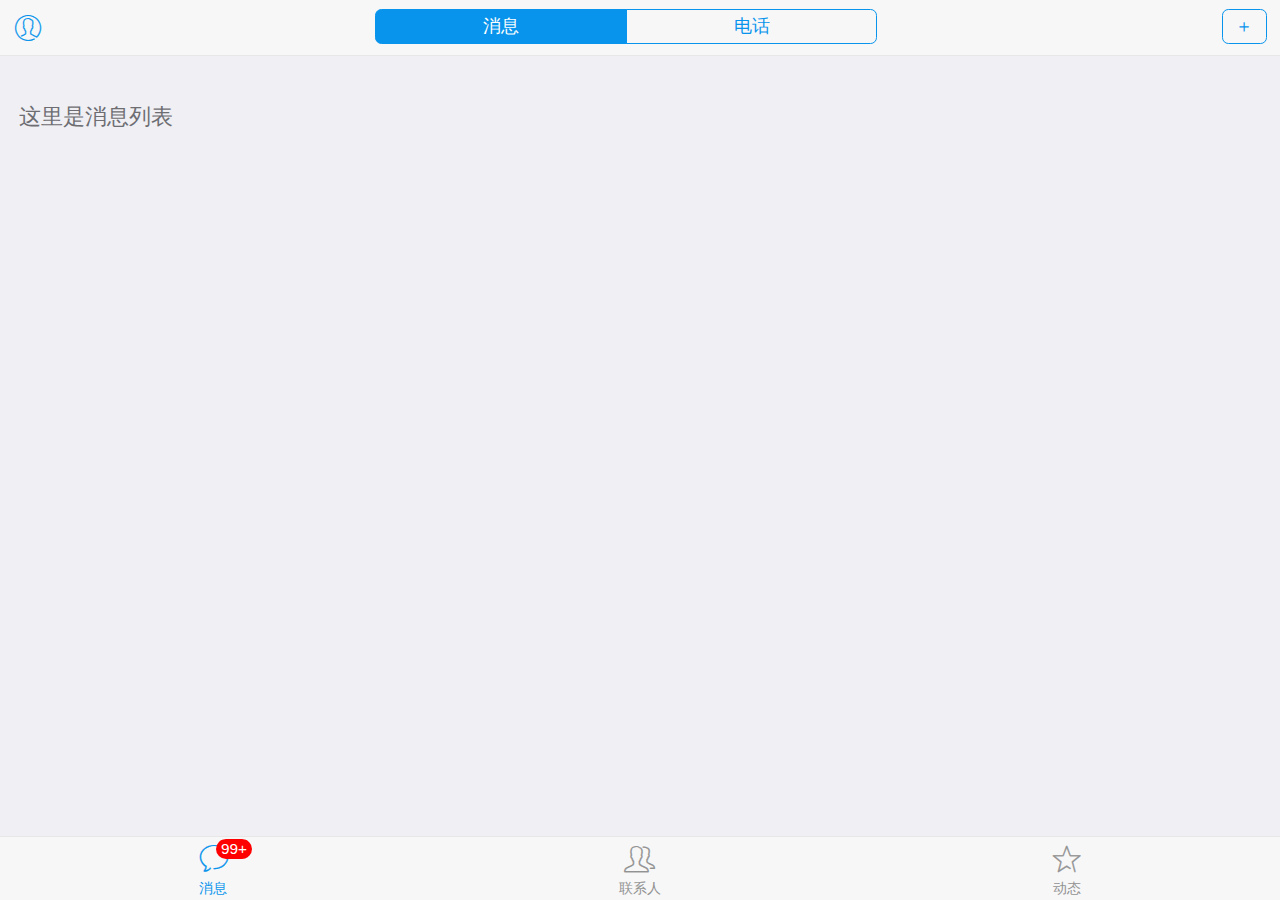
==== QQUI/SUIQQ界面/index.html @ e3b5d218 "修改了动画" ====
<!DOCTYPE html>
<html>

	<head>
		<meta charset="utf-8">
		<meta http-equiv="X-UA-Compatible" content="IE=edge">
		<meta name="viewport" content="initial-scale=1, maximum-scale=1">
		<meta name="author" content="wyh">
		<link rel="stylesheet" href="SUI/sm.min.css">
		<title>QQ</title>
		<style>
			#btn-title {
				width: 40%;
				margin: 0 auto;
			}
			
			#msg-page,
			#ab-page,
			#dt-page {
				animation: none !important;
			}
		</style>
	</head>

	<body>
		<div class="page-group">
			<!--消息页面-->
			<div class="page page-current" id="msg-page">
				<header class="bar bar-nav">
					<a class="icon icon-me pull-left open-panel" data-panel='#info-panel'></a>
					<button class="button pull-right">＋</button>
					<div id="btn-title" class="buttons-row">
						<a class="tab-link active button">消息</a>
						<a class="tab-link button">电话</a>
					</div>
				</header>
				<nav class="bar bar-tab">
					<a class="tab-item active" href="#msg-page">
						<span class="icon icon-message"></span>
						<span class="tab-label">消息</span>
                        <span class="badge">99+</span>
					</a>
					<a class="tab-item" href="#ab-page">
						<span class="icon icon-friends"></span>
						<span class="tab-label">联系人</span>
					</a>
					<a class="tab-item" href="#dt-page">
						<span class="icon icon-star"></span>
						<span class="tab-label">动态</span>
					</a>
				</nav>
				<div class="content">
					<div class="content-block">
						这里是消息列表
					</div>
				</div>
			</div>
			<!--联系人页面-->
			<div class="page" id="ab-page">
				<header class="bar bar-nav">
					<a class="icon icon-me pull-left"></a>
					<button class="button button-link pull-right">添加</button>
					<h1 class="title">联系人</h1>
				</header>
				<nav class="bar bar-tab">
					<a class="tab-item" href="#msg-page">
						<span class="icon icon-message"></span>
						<span class="tab-label">消息</span>
					</a>
					<a class="tab-item active" href="#ab-page">
						<span class="icon icon-friends"></span>
						<span class="tab-label">联系人</span>
					</a>
					<a class="tab-item" href="#dt-page">
						<span class="icon icon-star"></span>
						<span class="tab-label">动态</span>
					</a>
				</nav>
				<div class="content">
					<div class="content-block">
						这里是好友列表
					</div>
				</div>
			</div>
			<!--动态页面-->
			<div class="page" id="dt-page">
				<header class="bar bar-nav">
					<a class="icon icon-me pull-left"></a>
					<button class="button button-link pull-right">更多</button>
					<h1 class="title">动态</h1>
				</header>
				<nav class="bar bar-tab">
					<a class="tab-item" href="#msg-page">
						<span class="icon icon-message"></span>
						<span class="tab-label">消息</span>
					</a>
					<a class="tab-item" href="#ab-page">
						<span class="icon icon-friends"></span>
						<span class="tab-label">联系人</span>
					</a>
					<a class="tab-item active" href="#dt-page">
						<span class="icon icon-star"></span>
						<span class="tab-label">动态</span>
					</a>
				</nav>
				<div class="content">
					<div class="content-block">
						这里是动态列表
					</div>
				</div>
			</div>
            <!--侧栏-->
            <div class="panel panel-left panel-reveal" id="info-panel">
                <div class="content-block">
                    <p>这是侧边栏</p>
                </div>
            </div>

		</div>
	</body>
	<script src="SUI/zepto.min.js"></script>
	<script src="SUI/sm.min.js"></script>

	<script>
		// url中第一个#后面的字符串时url的哈希值，hash值不会随请求发送到服务器
		// 仅仅是指导浏览器当页面加载完成时显示页面的哪个部分 
		// window.location.hash 可以访问当前页面的hash值
		// window.onhashchange 事件可以监听hash的变化

		// window.onhashchange = func;
		// function func(){
		//     console.log(1);
		//     console.log(window.location.hash)
		// }
		// func();
        $(document).on("pageInit","#msg-page",function(e,pageID,$page){
            console.log(pageID);
            document.title ="消息";
        })
        $(document).on("pageInit","#ab-page",function(e,pageID,$page){
            console.log(pageID);
            document.title ="联系人";
        })
        $(document).on("pageInit","#dt-page",function(e,pageID,$page){
            console.log(pageID);
            document.title ="动态";
        })
		$.init();
	</script>
	<html>
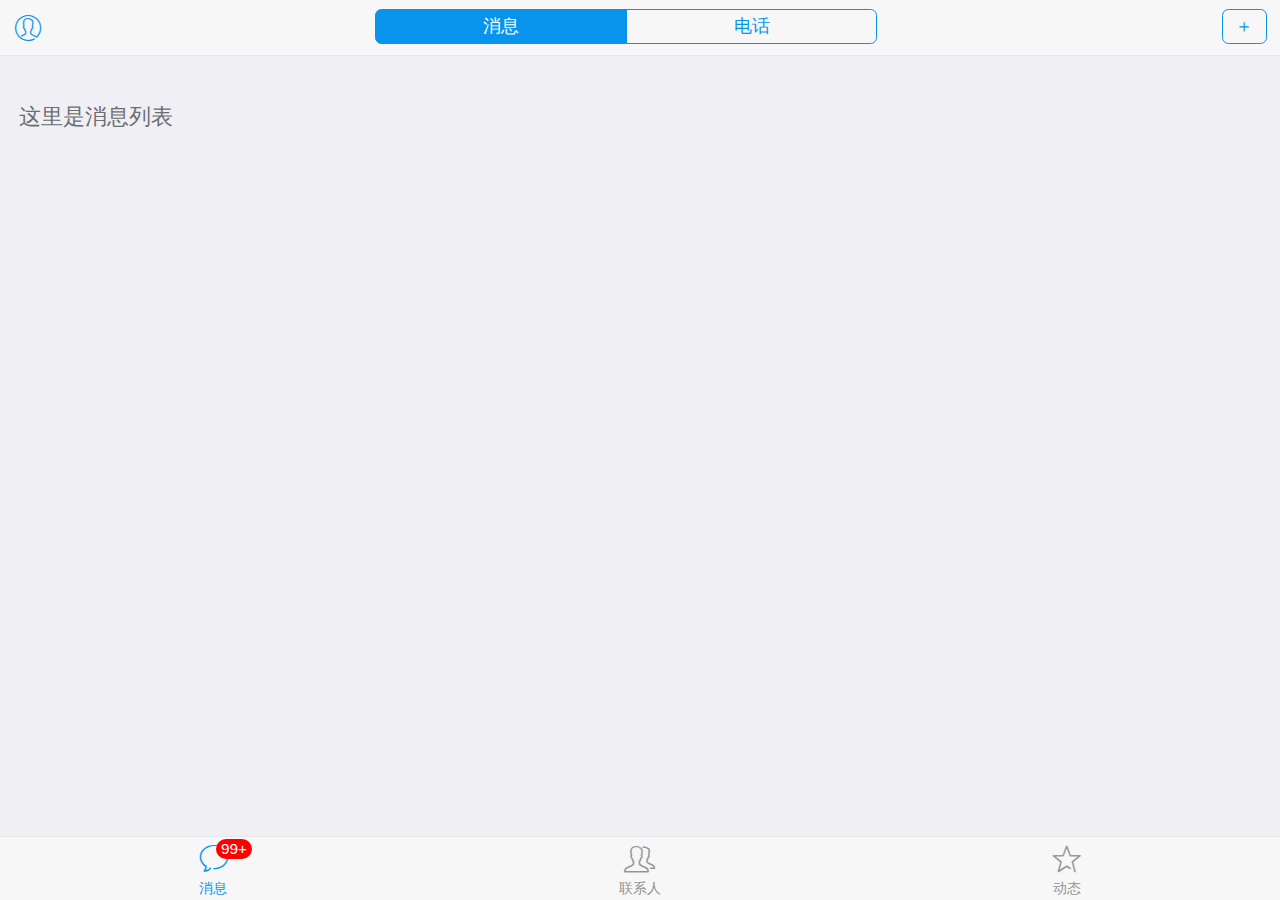
==== commit 2be4fbf4: "再次修改" ====
--- a/QQUI/SUIQQ界面/index.html
+++ b/QQUI/SUIQQ界面/index.html
@@ -18,6 +18,7 @@
 			#ab-page,
 			#dt-page {
 				animation: none !important;
+				-webkit-animation: none !important;
 			}
 		</style>
 	</head>
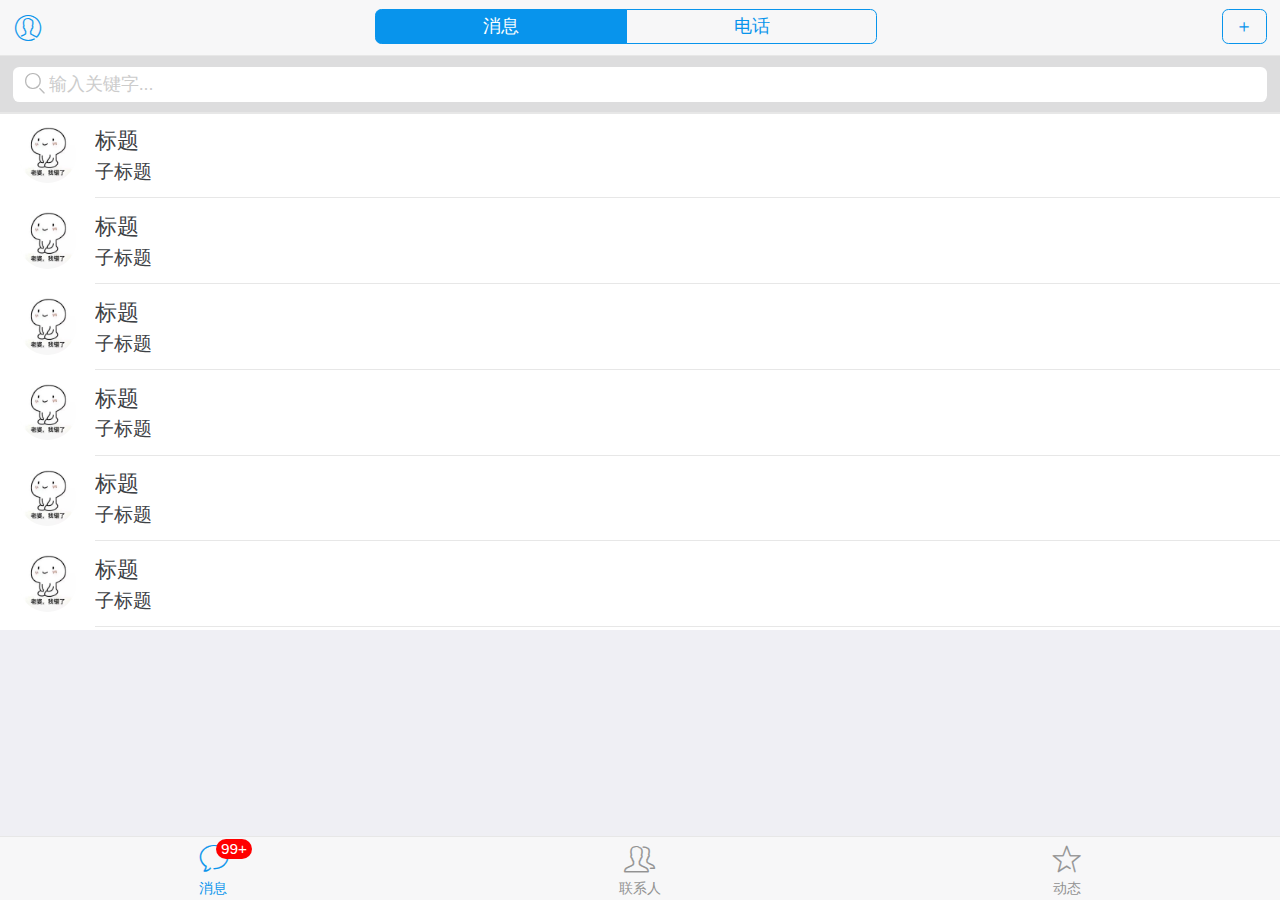
==== commit 80efa1d7: "完善了部分代码" ====
--- a/QQUI/SUIQQ界面/index.html
+++ b/QQUI/SUIQQ界面/index.html
@@ -1,128 +1,408 @@
 <!DOCTYPE html>
 <html>
 
-	<head>
-		<meta charset="utf-8">
-		<meta http-equiv="X-UA-Compatible" content="IE=edge">
-		<meta name="viewport" content="initial-scale=1, maximum-scale=1">
-		<meta name="author" content="wyh">
-		<link rel="stylesheet" href="SUI/sm.min.css">
-		<title>QQ</title>
-		<style>
-			#btn-title {
-				width: 40%;
-				margin: 0 auto;
-			}
-			
-			#msg-page,
-			#ab-page,
-			#dt-page {
-				animation: none !important;
-				-webkit-animation: none !important;
-			}
-		</style>
-	</head>
-
-	<body>
-		<div class="page-group">
-			<!--消息页面-->
-			<div class="page page-current" id="msg-page">
-				<header class="bar bar-nav">
-					<a class="icon icon-me pull-left open-panel" data-panel='#info-panel'></a>
-					<button class="button pull-right">＋</button>
-					<div id="btn-title" class="buttons-row">
-						<a class="tab-link active button">消息</a>
-						<a class="tab-link button">电话</a>
+<head>
+	<meta charset="utf-8">
+	<meta http-equiv="X-UA-Compatible" content="IE=edge">
+	<meta name="viewport" content="initial-scale=1, maximum-scale=1">
+	<meta name="author" content="wyh">
+	<link rel="stylesheet" href="SUI/sm.min.css">
+	<title>QQ</title>
+	<style>
+		#btn-title {
+			width: 40%;
+			margin: 0 auto;
+		}
+		
+		#msg-page,
+		#ab-page,
+		#dt-page {
+			animation: none !important;
+			-webkit-animation: none !important;
+		}
+		
+		#info-panel {
+			/*background-color: lightskyblue;*/
+		}
+		
+		#self-head {
+			/*width: 3rem;*/
+			overflow: hidden;
+		}
+		
+		#self-head img {
+			width: 3rem;
+			height: 3rem;
+			border-radius: 50%;
+			float: left;
+		}
+		
+		#self-name {
+			float: left;
+			padding-top: 0.3rem;
+			padding-left: 0.4rem;
+		}
+		
+		#self-level {
+			padding-top: 0.5rem;
+			padding-left: 0.3rem;
+			float: left;
+		}
+		
+		.backc {
+			/*background-color: lightskyblue;*/
+			/*color: white;*/
+		}
+		
+		#bottom-menu {
+			width: 100%;
+			position: absolute;
+			font-size: 0.8rem;
+			bottom: 1rem;
+			padding-left: 0.6rem;
+		}
+		
+		#aside-menu {
+			height: 12rem;
+			overflow-y: scroll;
+		}
+		
+		.padd-right {
+			padding-right: 0.2rem;
+		}
+		
+		#list-block {
+			margin-top: 0;
+			height: 20.2rem;
+			overflow-y: scroll;
+		}
+		
+		#list-block .item-content .item-media img {
+			border-radius: 50%;
+		}
+	</style>
+</head>
+
+<body>
+	<div class="page-group">
+		<!--消息页面-->
+		<div class="page page-current" id="msg-page">
+			<header class="bar bar-nav">
+				<a class="icon icon-me pull-left open-panel" data-panel='#info-panel'></a>
+				<button class="button pull-right">＋</button>
+				<div id="btn-title" class="buttons-row">
+					<a class="tab-link active button">消息</a>
+					<a class="tab-link button">电话</a>
+				</div>
+			</header>
+			<!--搜索框-->
+			<div class="bar bar-header-secondary">
+				<div class="searchbar">
+					<a class="searchbar-cancel">取消</a>
+					<div class="search-input">
+						<label class="icon icon-search" for="search"></label>
+						<input type="search" id='search' placeholder='输入关键字...' />
 					</div>
-				</header>
-				<nav class="bar bar-tab">
-					<a class="tab-item active" href="#msg-page">
-						<span class="icon icon-message"></span>
-						<span class="tab-label">消息</span>
-                        <span class="badge">99+</span>
-					</a>
-					<a class="tab-item" href="#ab-page">
-						<span class="icon icon-friends"></span>
-						<span class="tab-label">联系人</span>
-					</a>
-					<a class="tab-item" href="#dt-page">
-						<span class="icon icon-star"></span>
-						<span class="tab-label">动态</span>
-					</a>
-				</nav>
-				<div class="content">
-					<div class="content-block">
-						这里是消息列表
+				</div>
+			</div>
+			<!--内容区-->
+			<div class="content close-panel">
+				<div id="list-block" class="list-block media-list">
+					<ul>
+						<li>
+							<div class="item-content">
+								<div class="item-media">
+									<img src="img/11.jpg" style='width: 2.2rem;'>
+								</div>
+								<div class="item-inner">
+									<div class="item-title-row">
+										<div class="item-title">标题</div>
+									</div>
+									<div class="item-subtitle">子标题</div>
+								</div>
+							</div>
+						</li>
+						<li>
+							<div class="item-content">
+								<div class="item-media">
+									<img src="img/11.jpg" style='width: 2.2rem;'>
+								</div>
+								<div class="item-inner">
+									<div class="item-title-row">
+										<div class="item-title">标题</div>
+									</div>
+									<div class="item-subtitle">子标题</div>
+								</div>
+							</div>
+						</li>
+						<li>
+							<div class="item-content">
+								<div class="item-media">
+									<img src="img/11.jpg" style='width: 2.2rem;'>
+								</div>
+								<div class="item-inner">
+									<div class="item-title-row">
+										<div class="item-title">标题</div>
+									</div>
+									<div class="item-subtitle">子标题</div>
+								</div>
+							</div>
+						</li>
+						<li>
+							<div class="item-content">
+								<div class="item-media">
+									<img src="img/11.jpg" style='width: 2.2rem;'>
+								</div>
+								<div class="item-inner">
+									<div class="item-title-row">
+										<div class="item-title">标题</div>
+									</div>
+									<div class="item-subtitle">子标题</div>
+								</div>
+							</div>
+						</li>
+						<li>
+							<div class="item-content">
+								<div class="item-media">
+									<img src="img/11.jpg" style='width: 2.2rem;'>
+								</div>
+								<div class="item-inner">
+									<div class="item-title-row">
+										<div class="item-title">标题</div>
+									</div>
+									<div class="item-subtitle">子标题</div>
+								</div>
+							</div>
+						</li>
+						<li>
+							<div class="item-content">
+								<div class="item-media">
+									<img src="img/11.jpg" style='width: 2.2rem;'>
+								</div>
+								<div class="item-inner">
+									<div class="item-title-row">
+										<div class="item-title">标题</div>
+									</div>
+									<div class="item-subtitle">子标题</div>
+								</div>
+							</div>
+						</li>
+						<li>
+							<div class="item-content">
+								<div class="item-media">
+									<img src="img/11.jpg" style='width: 2.2rem;'>
+								</div>
+								<div class="item-inner">
+									<div class="item-title-row">
+										<div class="item-title">标题</div>
+									</div>
+									<div class="item-subtitle">子标题</div>
+								</div>
+							</div>
+						</li>
+						<li>
+							<div class="item-content">
+								<div class="item-media">
+									<img src="img/11.jpg" style='width: 2.2rem;'>
+								</div>
+								<div class="item-inner">
+									<div class="item-title-row">
+										<div class="item-title">标题</div>
+									</div>
+									<div class="item-subtitle">子标题</div>
+								</div>
+							</div>
+						</li>
+					</ul>
+				</div>
+			</div>
+			<!---->
+			<nav class="bar bar-tab">
+				<a class="tab-item active" href="#msg-page">
+					<span class="icon icon-message"></span>
+					<span class="tab-label">消息</span>
+					<span class="badge">99+</span>
+				</a>
+				<a class="tab-item" href="#ab-page">
+					<span class="icon icon-friends"></span>
+					<span class="tab-label">联系人</span>
+				</a>
+				<a class="tab-item" href="#dt-page">
+					<span class="icon icon-star"></span>
+					<span class="tab-label">动态</span>
+				</a>
+			</nav>
+		</div>
+		<!--侧栏-->
+		<div class="panel panel-left panel-reveal theme-white" id="info-panel">
+			<div class="content-block">
+				<div id="self-head">
+					<img src="img/001.jpg" alt="">
+					<span id="self-name">D’TLM</span>
+					<br/>
+					<div id="self-level"></div>
+					<div style="clear: both;"></div>
+					<p>刀下生，刀下死</p>
+				</div>
+			</div>
+			<!--菜单列表-->
+			<div class="list-block" id="aside-menu">
+				<ul>
+					<li class="item-content backc">
+						<div class="item-media">
+							<i class="icon icon-gift"></i>
+						</div>
+						<div class="item-inner">
+							<div class="item-title">我的QQ会员</div>
+						</div>
+					</li>
+					<li class="item-content backc">
+						<div class="item-media">
+							<i class="icon icon-emoji"></i>
+						</div>
+						<div class="item-inner">
+							<div class="item-title">QQ钱包</div>
+						</div>
+					</li>
+					<li class="item-content backc">
+						<div class="item-media">
+							<i class="icon icon-home"></i>
+						</div>
+						<div class="item-inner">
+							<div class="item-title">个性装扮</div>
+						</div>
+					</li>
+					<li class="item-content backc">
+						<div class="item-media">
+							<i class="icon icon-star"></i>
+						</div>
+						<div class="item-inner">
+							<div class="item-title">我的收藏</div>
+						</div>
+					</li>
+					<li class="item-content backc">
+						<div class="item-media">
+							<i class="icon icon-picture"></i>
+						</div>
+						<div class="item-inner">
+							<div class="item-title">我的相册</div>
+						</div>
+					</li>
+					<li class="item-content backc">
+						<div class="item-media">
+							<i class="icon icon-download"></i>
+						</div>
+						<div class="item-inner">
+							<div class="item-title">我的文件</div>
+						</div>
+					</li>
+				</ul>
+			</div>
+			<!---->
+			<div class="row" id="bottom-menu">
+				<div class="col-33">
+					<a class="button-link"><i class="icon icon-settings padd-right"></i>设置</a>
+				</div>
+				<div class="col-33">
+					<a id="night-shift" class="button-link"><i class="icon icon-clock padd-right"></i>夜间</a>
+				</div>
+				<div class="col-33">
+					<a class="button-link">郑州<sup>18°C</sup></a>
+				</div>
+			</div>
+		</div>
+		<!--联系人页面-->
+		<div class="page" id="ab-page">
+			<header class="bar bar-nav">
+				<a class="icon icon-me pull-left"></a>
+				<button class="button button-link pull-right">添加</button>
+				<h1 class="title">联系人</h1>
+			</header>
+			<nav class="bar bar-tab">
+				<a class="tab-item" href="#msg-page">
+					<span class="icon icon-message"></span>
+					<span class="tab-label">消息</span>
+				</a>
+				<a class="tab-item active" href="#ab-page">
+					<span class="icon icon-friends"></span>
+					<span class="tab-label">联系人</span>
+				</a>
+				<a class="tab-item" href="#dt-page">
+					<span class="icon icon-star"></span>
+					<span class="tab-label">动态</span>
+				</a>
+			</nav>
+
+			<div class="content">
+				<div class="list-block contacts-block">
+					<div class="list-group">
+						<ul>
+							<li onclick="openClose(event)" class="list-group-title">A</li>
+							<li>
+								<div class="item-content">
+									<div class="item-inner">
+										<div class="item-title">标题1</div>
+									</div>
+								</div>
+							</li>
+							<li>
+								<div class="item-content">
+									<div class="item-inner">
+										<div class="item-title">标题2</div>
+									</div>
+								</div>
+							</li>
+							<li>
+								<div class="item-content">
+									<div class="item-inner">
+										<div class="item-title">标题3</div>
+									</div>
+								</div>
+							</li>
+							<li>
+								<div class="item-content">
+									<div class="item-inner">
+										<div class="item-title">标题4</div>
+									</div>
+								</div>
+							</li>
+						</ul>
 					</div>
 				</div>
-			</div>
-			<!--联系人页面-->
-			<div class="page" id="ab-page">
-				<header class="bar bar-nav">
-					<a class="icon icon-me pull-left"></a>
-					<button class="button button-link pull-right">添加</button>
-					<h1 class="title">联系人</h1>
-				</header>
-				<nav class="bar bar-tab">
-					<a class="tab-item" href="#msg-page">
-						<span class="icon icon-message"></span>
-						<span class="tab-label">消息</span>
-					</a>
-					<a class="tab-item active" href="#ab-page">
-						<span class="icon icon-friends"></span>
-						<span class="tab-label">联系人</span>
-					</a>
-					<a class="tab-item" href="#dt-page">
-						<span class="icon icon-star"></span>
-						<span class="tab-label">动态</span>
-					</a>
-				</nav>
-				<div class="content">
-					<div class="content-block">
-						这里是好友列表
+				<!--动态页面-->
+				<div class="page" id="dt-page">
+					<header class="bar bar-nav">
+						<a class="icon icon-me pull-left"></a>
+						<button class="button button-link pull-right">更多</button>
+						<h1 class="title">动态</h1>
+					</header>
+					<nav class="bar bar-tab">
+						<a class="tab-item" href="#msg-page">
+							<span class="icon icon-message"></span>
+							<span class="tab-label">消息</span>
+						</a>
+						<a class="tab-item" href="#ab-page">
+							<span class="icon icon-friends"></span>
+							<span class="tab-label">联系人</span>
+						</a>
+						<a class="tab-item active" href="#dt-page">
+							<span class="icon icon-star"></span>
+							<span class="tab-label">动态</span>
+						</a>
+					</nav>
+					<div class="content">
+						<div class="content-block">
+							这里是动态列表
+						</div>
 					</div>
 				</div>
-			</div>
-			<!--动态页面-->
-			<div class="page" id="dt-page">
-				<header class="bar bar-nav">
-					<a class="icon icon-me pull-left"></a>
-					<button class="button button-link pull-right">更多</button>
-					<h1 class="title">动态</h1>
-				</header>
-				<nav class="bar bar-tab">
-					<a class="tab-item" href="#msg-page">
-						<span class="icon icon-message"></span>
-						<span class="tab-label">消息</span>
-					</a>
-					<a class="tab-item" href="#ab-page">
-						<span class="icon icon-friends"></span>
-						<span class="tab-label">联系人</span>
-					</a>
-					<a class="tab-item active" href="#dt-page">
-						<span class="icon icon-star"></span>
-						<span class="tab-label">动态</span>
-					</a>
-				</nav>
-				<div class="content">
-					<div class="content-block">
-						这里是动态列表
-					</div>
-				</div>
-			</div>
-            <!--侧栏-->
-            <div class="panel panel-left panel-reveal" id="info-panel">
-                <div class="content-block">
-                    <p>这是侧边栏</p>
-                </div>
-            </div>
-
-		</div>
-	</body>
-	<script src="SUI/zepto.min.js"></script>
-	<script src="SUI/sm.min.js"></script>
-
-	<script>
+
+			</div>
+</body>
+<script src="SUI/zepto.min.js"></script>
+<script src="SUI/sm.min.js"></script>
+
+<script>
 		// url中第一个#后面的字符串时url的哈希值，hash值不会随请求发送到服务器
 		// 仅仅是指导浏览器当页面加载完成时显示页面的哪个部分 
 		// window.location.hash 可以访问当前页面的hash值
@@ -146,6 +426,62 @@
             console.log(pageID);
             document.title ="动态";
         })
+
+		var myLevel =46;
+
+		function refreshLevel(level){
+			var levArray =[];
+			while(level/4>=1){
+				var remainder =level%4;
+				levArray.unshift(remainder);
+				level =Math.floor(level /4);
+			}
+			levArray.unshift(level);
+			console.log(levArray);
+			for(var i=0;i<levArray.length;i++){
+				var picName;
+				switch(levArray.length-i){
+					case 3:
+						picName ="san.png";
+						break;
+					case 2:
+						picName ="yl.jpg";
+						break;
+					case 1:
+						picName ="xx.png";
+						break;
+					default:
+						break;
+				}
+				for(var j =0;j<levArray[i];j++){
+					$("<img/>")
+						.attr("src","img/"+picName)
+						.css("width","0.8rem")
+						.css("height","0.8rem")
+						.appendTo($("#self-level"));
+				}
+			}
+		}
+		refreshLevel(myLevel);
+
+		// 切换夜间模式
+		$("#night-shift").click(function(){
+			$(document.body).toggleClass("theme-dark");
+			$("#info-panel").toggleClass("theme-dark").toggleClass("theme-white");
+		})
+
+		function openClose(e){
+			if(e.target.isOpen){
+				$(e.target).nextAll("li")
+					.css("display","none");
+				e.target.isOpen =false;
+			}else{
+				$(e.target).nextAll("li")
+					.css("display","block");
+				e.target.isOpen =true;
+			}
+		}
+		// 初始化sui
 		$.init();
 	</script>
-	<html>+<html>